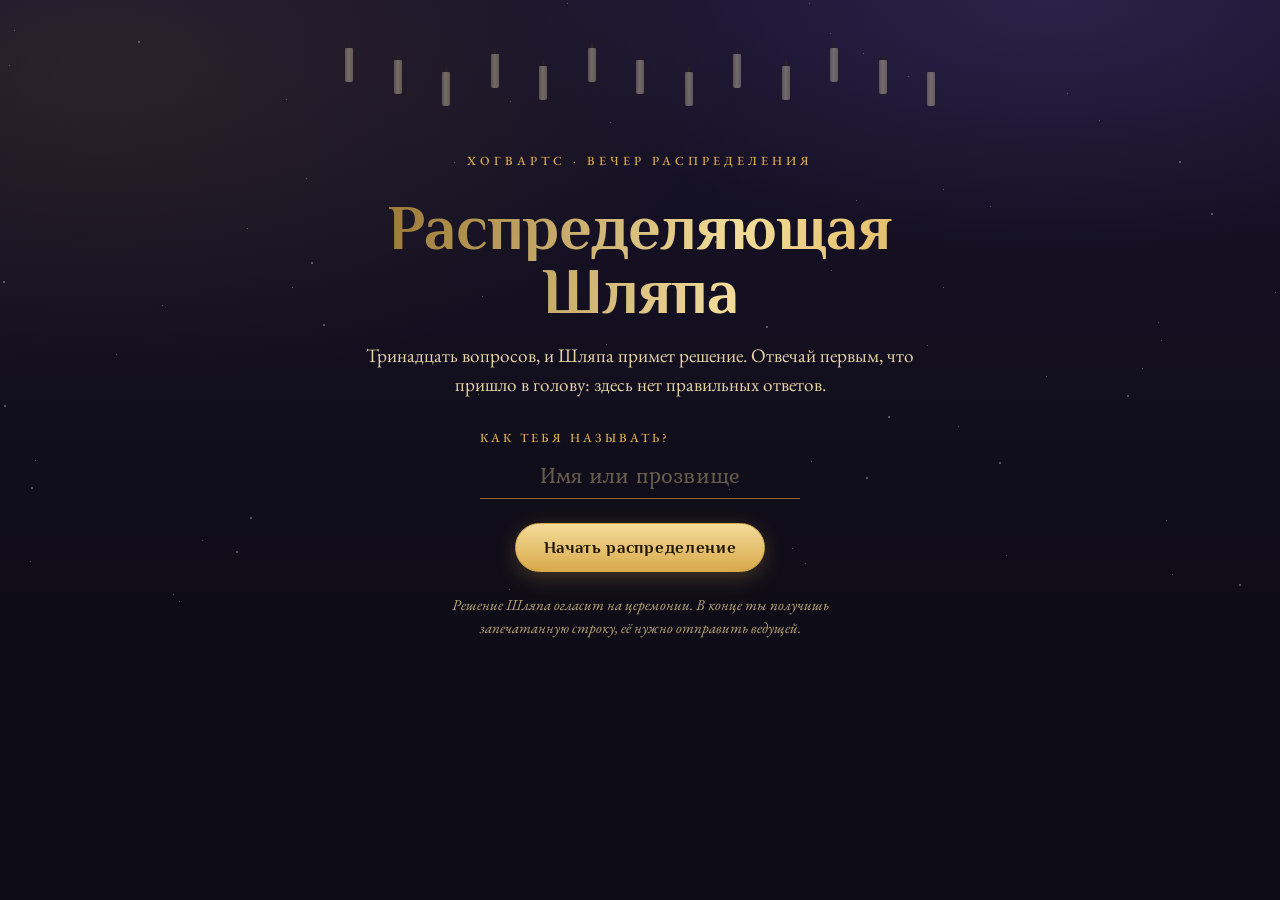
==== hatindex.html @ bbf2ca26 "Add files via upload" ====
<!doctype html>
<html lang="ru">
<head>
<meta charset="utf-8">
<meta name="viewport" content="width=device-width,initial-scale=1,viewport-fit=cover">
<title>Распределяющая Шляпа</title>
<link rel="preconnect" href="https://fonts.googleapis.com">
<link rel="preconnect" href="https://fonts.gstatic.com" crossorigin>
<link rel="stylesheet" href="https://fonts.googleapis.com/css2?family=EB+Garamond:ital,wght@0,400;0,500;0,600;1,400&family=Kurale&family=Philosopher:wght@400;700&display=swap">
<style>
/* Layout: ночное небо, свечи сверху как прогресс, один свиток на вопрос, запечатанный код для гостя, церемония и список для ведущей */
:root{
  --night:#0e0c16; --night-2:#1b1629;
  --gold:#d9aa4b; --gold-hi:#f3dc9a; --gold-lo:#8d6a2a;
  --ink:#2a1c11; --ink-soft:#5b4630;
  --parch-hi:#efe2c0; --parch-lo:#d8c18c;
  --wax:#8e1c1f;
  --f-display:"Philosopher","Cormorant Garamond",Georgia,serif;
  --f-body:"EB Garamond",Georgia,"Times New Roman",serif;
  --f-hand:"Kurale",Georgia,"Times New Roman",serif;
  --hb1:#a3231f; --hb0:#5a0e12; --ht:#f6dc8e;
  color-scheme:dark;
}
body{margin:0;background-color:var(--night);color:var(--gold-hi);font:400 18px/1.5 var(--f-body);-webkit-font-smoothing:antialiased}
.sky{position:fixed;inset:0;z-index:0;pointer-events:none;overflow:hidden;
  background:
    radial-gradient(60% 40% at 82% 0%,rgba(122,92,200,.20),transparent 70%),
    radial-gradient(70% 50% at 8% 8%,rgba(217,170,75,.10),transparent 70%),
    linear-gradient(#18132a 0%,#0e0c16 72%)}
.star{position:absolute;border-radius:50%;background:#fff6d8;opacity:.4;animation:tw 4s ease-in-out infinite}
@keyframes tw{0%,100%{opacity:.12}50%{opacity:.9}}

.wrap{position:relative;z-index:1;max-width:640px;margin:0 auto;box-sizing:border-box;overflow-x:clip;
  padding-block:18px 56px;
  padding-left:max(16px,env(safe-area-inset-left,0px));
  padding-right:max(16px,env(safe-area-inset-right,0px))}
.screen{animation:fade .5s ease both}
@keyframes fade{from{opacity:0}to{opacity:1}}

/* свечи */
.candles{display:flex;justify-content:space-between;align-items:flex-start;height:92px;padding:0 6px;margin-bottom:6px}
.candle{position:relative;flex:none;width:14px;height:64px;margin-top:var(--d,0);animation:bob 6s ease-in-out infinite;animation-delay:var(--dl,0s)}
@keyframes bob{0%,100%{transform:translateY(0)}50%{transform:translateY(-5px)}}
.candle .wax{position:absolute;left:3px;bottom:0;width:8px;height:34px;border-radius:1px 1px 2px 2px;background:linear-gradient(90deg,#b9a982,#f1e6c8 45%,#c9b98f);opacity:.4;transition:opacity .6s}
.candle .wick{position:absolute;left:6.5px;bottom:34px;width:1.5px;height:5px;background:#2a2218}
.candle .flame{position:absolute;left:3px;bottom:38px;width:8px;height:15px;border-radius:50% 50% 50% 50%/65% 65% 35% 35%;
  background:radial-gradient(ellipse at 50% 75%,#fff6c9 0%,#ffcf5c 40%,#ff8a1f 85%);transform-origin:50% 100%;opacity:0;transform:scale(.2)}
.candle .glow{position:absolute;left:-13px;bottom:16px;width:40px;height:40px;border-radius:50%;
  background:radial-gradient(circle,rgba(255,190,80,.55),transparent 65%);opacity:0;transition:opacity .8s}
.candle.lit .wax{opacity:1}
.candle.lit .flame{opacity:1;transform:scale(1);animation:flicker 1.4s ease-in-out infinite}
.candle.lit .glow{opacity:1}
@keyframes flicker{0%,100%{transform:scale(1,1) skewX(0)}30%{transform:scale(.94,1.08) skewX(2deg)}60%{transform:scale(1.04,.94) skewX(-2deg)}}

/* вступление */
.intro{text-align:center;padding-top:clamp(8px,4vh,36px)}
.eyebrow{font:500 .78rem var(--f-body);letter-spacing:.32em;text-transform:uppercase;color:var(--gold);margin:0}
.title{margin:.4em 0 .3em;font:700 clamp(2rem,9.5vw,4rem)/1 var(--f-display);text-wrap:balance;
  background:linear-gradient(100deg,var(--gold-lo) 0%,var(--gold-hi) 30%,var(--gold) 50%,var(--gold-hi) 72%,var(--gold-lo) 100%);
  background-size:220% 100%;-webkit-background-clip:text;background-clip:text;color:transparent;animation:shimmer 10s linear infinite}
@keyframes shimmer{from{background-position:0 0}to{background-position:-220% 0}}
.lede{max-width:30em;margin:0 auto;font-size:1.2rem;color:#e6d4a4}
.name{display:grid;gap:6px;max-width:320px;margin:30px auto 24px;text-align:left}
.name label{font:500 .78rem var(--f-body);letter-spacing:.24em;text-transform:uppercase;color:var(--gold)}
.name input{font:400 1.4rem var(--f-hand);color:var(--gold-hi);background:transparent;border:0;border-bottom:1.5px solid var(--gold-lo);padding:6px 2px;outline:none;text-align:center;border-radius:0}
.name input:focus{border-bottom-color:var(--gold-hi);box-shadow:0 1px 0 var(--gold-hi)}
.name input::placeholder{color:rgba(243,220,154,.38)}
.fine{margin:22px auto 0;max-width:28em;font-size:.95rem;font-style:italic;color:#b9a77a}

/* кнопки */
.btn{font:700 1.05rem var(--f-display);letter-spacing:.04em;padding:14px 28px;border-radius:999px;border:1px solid var(--gold);color:#241707;
  background:linear-gradient(180deg,var(--gold-hi),var(--gold));cursor:pointer;box-shadow:0 6px 20px rgba(217,170,75,.25);transition:transform .15s,box-shadow .2s}
.btn:hover{transform:translateY(-1px);box-shadow:0 8px 26px rgba(217,170,75,.4)}
.btn:focus-visible{outline:2px solid var(--gold-hi);outline-offset:3px}
.btn.alt{background:transparent;color:var(--ink);border-color:var(--ink-soft);box-shadow:none}
.btn.alt:hover{background:rgba(95,64,28,.1)}
.btn.alt:focus-visible{outline-color:var(--wax)}
.btn.small{padding:8px 14px;font-size:.95rem}
[hidden]{display:none!important}
.ghost{background:none;border:0;color:var(--gold);font:500 .98rem var(--f-body);cursor:pointer;padding:6px 2px}
.ghost:hover{color:var(--gold-hi)}
.ghost:focus-visible{outline:2px solid var(--gold-hi);outline-offset:3px}
.ghost-ink{background:none;border:0;color:var(--ink-soft);font:500 .98rem var(--f-body);text-decoration:underline;cursor:pointer;padding:8px 4px}
.ghost-ink:hover{color:var(--ink)}
.ghost-ink:focus-visible{outline:2px solid var(--wax);outline-offset:2px}

/* вопросы */
.qhead{display:flex;justify-content:space-between;align-items:center;margin:4px 4px 12px}
.count{font:500 .8rem var(--f-body);letter-spacing:.26em;text-transform:uppercase;color:var(--gold)}
.scroll{position:relative;margin-top:8px;padding:34px 24px 30px;color:var(--ink);border-radius:3px;
  background:
    radial-gradient(120% 90% at 50% 50%,transparent 55%,rgba(110,75,30,.35) 100%),
    url("data:image/svg+xml;utf8,%3Csvg xmlns='http://www.w3.org/2000/svg' width='160' height='160'%3E%3Cfilter id='n'%3E%3CfeTurbulence type='fractalNoise' baseFrequency='.9' numOctaves='2' stitchTiles='stitch'/%3E%3CfeColorMatrix values='0 0 0 0 .35 0 0 0 0 .24 0 0 0 0 .1 0 0 0 .22 0'/%3E%3C/filter%3E%3Crect width='100%25' height='100%25' filter='url(%23n)'/%3E%3C/svg%3E"),
    linear-gradient(180deg,var(--parch-hi),var(--parch-lo));
  box-shadow:0 18px 40px rgba(0,0,0,.55),inset 0 0 0 1px rgba(60,40,15,.45)}
.scroll::before,.scroll::after{content:"";position:absolute;left:-8px;right:-8px;height:16px;border-radius:8px;
  background:linear-gradient(180deg,#5e3f1e,#8e6430 40%,#4a3017);box-shadow:0 4px 8px rgba(0,0,0,.45)}
.scroll::before{top:-8px}
.scroll::after{bottom:-8px}
.scroll.enter{animation:unroll .45s ease both}
@keyframes unroll{from{opacity:0;transform:translateY(10px)}to{opacity:1;transform:none}}
.lead{margin:0 0 6px;font:1.3rem/1.2 var(--f-hand);color:#7a2b1f}
.scroll h2{margin:0 0 16px;font:700 clamp(1.25rem,4.8vw,1.65rem)/1.25 var(--f-display);text-wrap:balance;color:var(--ink)}
.scroll h3{margin:24px 0 10px;font:700 .8rem var(--f-body);letter-spacing:.24em;text-transform:uppercase;color:var(--ink-soft)}
.lab{display:block;margin-bottom:6px;font:500 .78rem var(--f-body);letter-spacing:.2em;text-transform:uppercase;color:var(--ink-soft)}
.opts{display:grid;gap:2px}
.opt{appearance:none;display:flex;align-items:center;gap:14px;width:100%;box-sizing:border-box;text-align:left;
  font:500 1.12rem/1.3 var(--f-body);color:var(--ink);background:transparent;border:0;border-bottom:1px solid rgba(90,62,28,.28);
  padding:13px 8px 13px 4px;cursor:pointer;transition:opacity .3s}
.opt .otxt{min-width:0}
.star-ic{flex:none;width:20px;height:20px;overflow:visible;fill:transparent;stroke:var(--ink-soft);stroke-width:1.6;stroke-linejoin:round;
  transition:fill .25s,stroke .25s,transform .3s,filter .3s}
.opt:hover .star-ic{fill:rgba(217,170,75,.55);stroke:var(--gold-lo)}
.opt:focus-visible{outline:2px solid var(--wax);outline-offset:-2px}
.opt[aria-pressed="true"] .star-ic{fill:var(--gold);stroke:var(--gold-lo);transform:scale(1.2);filter:drop-shadow(0 0 5px rgba(217,160,50,.95))}
.opt[aria-pressed="true"] .otxt{font-weight:600}
.opt.dim{opacity:.28}
.keys{display:none;margin:18px 0 0;text-align:center;font-size:.9rem;font-style:italic;color:#9c8a5f}
@media (hover:hover){.keys{display:block}}

/* Шляпа думает */
.think{min-height:60vh;display:flex;flex-direction:column;align-items:center;justify-content:center;gap:28px;text-align:center}
.hat-line{margin:0;min-height:2.6em;font:400 clamp(1.6rem,6.6vw,2.4rem)/1.25 var(--f-hand);color:var(--gold-hi);text-shadow:0 0 24px rgba(240,200,120,.45);opacity:0}
.hat-line.in{animation:linein 1.4s ease both}
@keyframes linein{0%{opacity:0;transform:translateY(6px)}25%{opacity:1;transform:none}80%{opacity:1}100%{opacity:0}}

/* запечатанный результат */
.sealed-scroll{padding-top:44px}
.hat{display:block;width:min(230px,64%);height:auto;margin:-6px auto 14px;filter:drop-shadow(0 6px 6px rgba(0,0,0,.35));transform-origin:50% 90%;animation:sway 6s ease-in-out infinite}
@keyframes sway{0%,100%{transform:rotate(-1.5deg)}50%{transform:rotate(1.5deg)}}
.sealed-scroll h2{text-align:center}
.sealed-scroll p{margin:0 0 12px}
.wish{border:0;padding:0;margin:20px 0 0;min-width:0}
.wish legend{padding:0;margin-bottom:8px;font:700 .8rem var(--f-body);letter-spacing:.2em;text-transform:uppercase;color:var(--ink-soft)}
.chips{display:flex;flex-wrap:wrap;gap:8px}
.chip{appearance:none;display:flex;align-items:center;gap:10px;box-sizing:border-box;text-align:left;font:500 1.05rem var(--f-body);color:var(--ink);
  background:transparent;border:1px solid rgba(90,62,28,.45);border-radius:999px;padding:9px 16px;cursor:pointer;min-width:0}
.chip::before{content:"";flex:none;width:10px;height:10px;border-radius:50%;background:var(--c,var(--gold-lo))}
.chip:hover{background:rgba(95,64,28,.09)}
.chip:focus-visible{outline:2px solid var(--wax);outline-offset:2px}
.chip[aria-pressed="true"]{background:rgba(95,64,28,.18);border-color:var(--ink);font-weight:600}
.paths{display:grid;grid-template-columns:auto minmax(0,1fr);gap:18px 28px;align-items:start;justify-content:center}
@media (max-width:480px){.paths{grid-template-columns:minmax(0,1fr);justify-items:center}}
.path{min-width:0}
.path-title{margin:0 0 10px;font:700 .75rem var(--f-body);letter-spacing:.2em;text-transform:uppercase;color:var(--ink-soft);text-align:center}
.orbs{display:grid;gap:10px;justify-content:center}
.orbs.two{grid-template-columns:repeat(2,100px)}
.orb{appearance:none;display:grid;place-items:center;text-align:center;box-sizing:border-box;width:100px;height:100px;padding:6px;border-radius:50%;
  border:2px solid rgba(40,25,10,.55);background:var(--c);color:var(--ct);font:600 .84rem/1.1 var(--f-body);cursor:pointer;
  transition:opacity .25s,transform .25s,box-shadow .25s}
.orb.big{width:120px;height:120px;font-size:.98rem;background:radial-gradient(circle at 35% 30%,var(--gold-hi),var(--gold) 70%);color:#241707}
.orb[aria-pressed="false"]{opacity:.55}
.orb:hover{opacity:1}
.orb[aria-pressed="true"]{transform:scale(1.06);box-shadow:0 0 0 3px var(--parch-hi),0 0 0 5px var(--ink)}
.orb:focus-visible{outline:2px solid var(--wax);outline-offset:3px}
.code-box{margin-top:24px;padding-top:18px;border-top:1px dashed rgba(90,62,28,.45)}
.code-box input,.paste{width:100%;box-sizing:border-box;padding:10px;font:1rem var(--f-body);color:var(--ink);background:rgba(255,255,255,.35);border:1px solid rgba(90,62,28,.4);border-radius:0}
.code-box input:focus-visible,.paste:focus-visible{outline:2px solid var(--wax);outline-offset:1px}
.paste{display:block;min-height:96px;resize:vertical}
.actions{display:flex;flex-wrap:wrap;gap:10px;margin-top:12px}
.note{min-height:1.4em;margin:8px 0 0;font-size:.95rem;font-style:italic;color:var(--ink-soft)}

/* результат и церемония */
.rod{position:relative;z-index:2;height:10px;margin:0 -6px;border-radius:5px;background:linear-gradient(180deg,#9a7131,#d9aa4b 45%,#6e4f1f);box-shadow:0 3px 8px rgba(0,0,0,.5)}
.banner{position:relative;text-align:center;padding:34px 18px 70px;color:var(--ht);
  background:linear-gradient(165deg,var(--hb1) 0%,var(--hb0) 100%);clip-path:polygon(0 0,100% 0,100% 90%,50% 100%,0 90%);animation:drop .9s cubic-bezier(.2,.9,.3,1) both}
.banner::before{content:"";position:absolute;inset:0;background:radial-gradient(60% 50% at 50% 30%,rgba(255,255,255,.22),transparent 70%);pointer-events:none}
@keyframes drop{from{opacity:0;transform:translateY(-26px)}to{opacity:1;transform:none}}
.sigil{position:relative;display:flex;justify-content:center;color:var(--ht);filter:drop-shadow(0 0 12px rgba(255,255,255,.35))}
.verdict-lead{position:relative;margin:14px 0 0;font:1.35rem/1.2 var(--f-hand);color:var(--ht);opacity:.92}
.house{position:relative;margin:.1em 0 .1em;font:700 clamp(2.1rem,10.5vw,3.5rem)/1 var(--f-display);letter-spacing:.01em;color:var(--ht)}
.element{position:relative;margin:0;font:500 .8rem var(--f-body);letter-spacing:.28em;text-transform:uppercase;color:var(--ht);opacity:.85}
.result-scroll{margin-top:-30px;padding-top:56px}
.house-text{margin:0;font-size:1.15rem;line-height:1.5}
.hesit{margin:12px 0 0;font-style:italic;color:var(--ink-soft)}
.bars{list-style:none;margin:0;padding:0}
.bars li{display:grid;grid-template-columns:minmax(0,7.2rem) minmax(0,1fr) 1.6rem;align-items:center;gap:10px;margin:8px 0;font-size:1.05rem}
.bars li.win .lbl{font-weight:600}
.track{height:10px;background:rgba(90,62,28,.18);overflow:hidden}
.track i{display:block;height:100%;width:0;background:var(--c);transition:width .9s cubic-bezier(.2,.8,.2,1)}
.num{font-variant-numeric:tabular-nums;text-align:right}
.final-opts .btn{margin-bottom:12px}
.final-opts .sub{margin:4px 0 8px;font-size:.95rem;font-style:italic;color:var(--ink-soft)}

/* ведущая */
.host-title{margin:.3em 0 .5em;font:700 clamp(1.6rem,6.5vw,2.3rem)/1.1 var(--f-display);color:var(--gold-hi);text-wrap:balance}
.peek{display:flex;align-items:center;gap:10px;margin:18px 0 6px;font-size:1rem;color:var(--ink-soft)}
.peek input{width:18px;height:18px;accent-color:var(--wax)}
.roster{list-style:none;margin:8px 0 0;padding:0}
.r{padding:12px 0;border-bottom:1px dashed rgba(90,62,28,.4)}
.r-main{display:flex;flex-wrap:wrap;align-items:center;justify-content:space-between;gap:8px}
.r-name{min-width:0;font:700 1.15rem var(--f-display);overflow-wrap:anywhere}
.tag{display:inline-block;padding:2px 10px;font:600 .9rem var(--f-body);background:var(--c,var(--ink-soft));color:var(--ct,#fff)}
.tag.wait{background:transparent;color:var(--ink-soft);border:1px solid rgba(90,62,28,.45);font-weight:500}
.r-peek{margin:4px 0 0;font-size:.95rem;font-style:italic;color:var(--ink-soft)}
.r-actions{display:flex;flex-wrap:wrap;gap:8px;margin-top:8px;align-items:center}
.empty{margin:10px 0 0;font-style:italic;color:var(--ink-soft)}
.summary{display:grid;grid-template-columns:repeat(auto-fit,minmax(220px,1fr));gap:12px}
.sum p{margin:6px 0 0;font-size:1rem;overflow-wrap:anywhere}


/* выбор желания: медальон и флаги */
.wish{margin-top:30px}
.wish legend.wish-q{display:block;width:100%;margin:0 0 8px;padding:0;text-align:center;font:700 clamp(1.45rem,5.6vw,1.9rem)/1.2 var(--f-display);letter-spacing:0;text-transform:none;color:var(--ink);text-wrap:balance}
.wish-hint{margin:0 0 26px!important;text-align:center;font:400 1.05rem var(--f-body);font-style:italic;color:#7a2b1f}
.wish-hint::before,.wish-hint::after{content:"✦";margin:0 .5em;font-style:normal;font-size:.8em;color:var(--gold-lo)}
.paths{gap:22px 34px;align-items:start}
.path-title{margin-bottom:14px}
.medal{appearance:none;display:flex;flex-direction:column;align-items:center;gap:12px;background:none;border:0;padding:4px;cursor:pointer;color:var(--ink);transition:opacity .3s,transform .3s}
.medal-disc{position:relative;display:grid;place-items:center;width:148px;height:148px;border-radius:50%;
  background:radial-gradient(circle at 50% 38%,#2c2446 0%,#17122a 62%,#0e0b19 100%);
  box-shadow:0 0 0 3px #e2b85c,0 0 0 6px #6e4f1f,0 0 0 8px #d9aa4b,0 10px 22px rgba(40,20,0,.45),inset 0 0 22px rgba(0,0,0,.6);transition:box-shadow .3s}
.medal-disc::before{content:"";position:absolute;inset:9px;border-radius:50%;border:1px dashed rgba(226,184,92,.55)}
.medal-disc::after{content:"✦ ✦ ✦";position:absolute;bottom:20px;font-size:.7rem;letter-spacing:.5em;color:#e2b85c;opacity:.85}
.medal-disc img{position:relative;width:64%;height:auto;margin-top:-14px;filter:brightness(0) saturate(100%) invert(80%) sepia(40%) saturate(600%) hue-rotate(358deg) brightness(95%) drop-shadow(0 0 6px rgba(240,190,90,.45))}
.medal-cap{font:700 1.08rem var(--f-display);color:var(--ink)}
.flags{display:grid;grid-template-columns:repeat(2,104px);gap:16px 18px;justify-content:center}
.flag{appearance:none;display:block;width:104px;padding:0;border:0;background:none;cursor:pointer;transition:opacity .3s,transform .3s,filter .3s;transform-origin:50% 0}
.flag{position:relative;padding-top:7px}
.flag::before{content:"";position:absolute;top:0;left:-5px;right:-5px;height:7px;border-radius:4px;background:linear-gradient(180deg,#e2b85c,#9a7131)}
.flag img{display:block;width:100%;height:auto;filter:drop-shadow(0 6px 7px rgba(40,20,0,.4))}
.medal[aria-pressed="false"],.flag[aria-pressed="false"]{opacity:.72;filter:grayscale(.45)}
.medal:hover,.flag:hover{opacity:1;filter:none}
.medal:hover .medal-disc{box-shadow:0 0 0 3px #f3dc9a,0 0 0 6px #6e4f1f,0 0 0 8px #f3dc9a,0 0 26px 6px rgba(240,190,80,.6),inset 0 0 22px rgba(0,0,0,.6)}
#trustOpt{padding-top:6px}
.flag[aria-pressed="true"]{transform:translateY(-8px) scale(1.05);filter:drop-shadow(0 0 10px rgba(240,190,80,.85))}
.medal[aria-pressed="true"] .medal-disc{box-shadow:0 0 0 3px #f3dc9a,0 0 0 6px #6e4f1f,0 0 0 8px #f3dc9a,0 0 30px 8px rgba(240,190,80,.75),inset 0 0 22px rgba(0,0,0,.6)}
.medal:focus-visible,.flag:focus-visible{outline:2px solid var(--wax);outline-offset:4px}


/* три шага последнего экрана */
.step{animation:fade .45s ease both}
.step h2{text-align:center}
.warn{color:var(--wax)}
.sealed-scroll p.step-text{text-align:center;font:400 1.1rem/1.5 var(--f-body);color:var(--ink);color:var(--ink-soft);max-width:26em;margin:0 auto 6px}
.sealed-scroll p.step-text.small{margin-top:22px;font-size:1.05rem}
.step-nav{display:flex;justify-content:center;align-items:center;gap:18px;margin-top:26px}
.wish{margin-top:6px}
.wish-grid{display:grid;grid-template-columns:auto 1px 104px 104px;grid-template-areas:"m l g s" "m l k p";gap:22px 18px;justify-content:center;align-items:center}
.wish-grid .medal{grid-area:m;margin-right:18px}
.wish-line{grid-area:l;align-self:stretch;width:1px;background:rgba(90,62,28,.5);margin-right:18px}
.wish-grid .flag[data-w="g"]{grid-area:g}.wish-grid .flag[data-w="s"]{grid-area:s}
.wish-grid .flag[data-w="k"]{grid-area:k}.wish-grid .flag[data-w="p"]{grid-area:p}
.flag{padding-top:0}
.flag::before{content:none}
.flag-label{display:block;margin-bottom:6px;text-align:left;font:500 .95rem var(--f-body);color:var(--ink-soft);white-space:nowrap}
@media (max-width:480px){
  .wish-grid{grid-template-columns:auto 1px 74px 74px;gap:16px 8px}
  .wish-grid .medal,.wish-line{margin-right:6px}
  .flag-label{font-size:.78rem}
  .flag{width:74px}
  .medal-disc{width:104px;height:104px}
  .medal-cap{font-size:.95rem;text-align:center;max-width:7em}
  .medal-disc::after{bottom:13px;font-size:.6rem}
}

@media (prefers-reduced-motion:reduce){
  *,*::before,*::after{animation-duration:.01ms!important;animation-iteration-count:1!important;transition-duration:.01ms!important}
  .candle{animation:none}
  .star{animation:none}
  .title{animation:none;background-position:0 0}
  .hat-line.in{animation:none;opacity:1}
}
</style>

</head>
<body>
<div class="sky" id="sky" aria-hidden="true"></div>
<main class="wrap">
  <div class="candles" id="candles" aria-hidden="true"></div>

  <section id="intro" class="screen intro">
    <p class="eyebrow">Хогвартс · вечер распределения</p>
    <h1 class="title">Распределяющая Шляпа</h1>
    <p class="lede">Тринадцать вопросов, и Шляпа примет решение. Отвечай первым, что пришло в голову: здесь нет правильных ответов.</p>
    <div class="name">
      <label for="nameInput">Как тебя называть?</label>
      <input id="nameInput" type="text" maxlength="24" autocomplete="off" placeholder="Имя или прозвище">
    </div>
    <button id="startBtn" class="btn" type="button">Начать распределение</button>
    <p class="fine">Решение Шляпа огласит на церемонии. В конце ты получишь запечатанную строку, её нужно отправить ведущей.</p>
  </section>

  <section id="quiz" class="screen" hidden>
    <div class="qhead">
      <span id="qCount" class="count"></span>
      <button id="backBtn" class="ghost" type="button">← Назад</button>
    </div>
    <article class="scroll enter" id="scroll">
      <p id="qLead" class="lead" hidden></p>
      <h2 id="qText"></h2>
      <div id="opts" class="opts" role="group" aria-labelledby="qText"></div>
    </article>
    <p class="keys">Можно нажимать цифры 1–4</p>
  </section>

  <section id="thinking" class="screen think" hidden aria-live="polite">
    <p id="hatLine" class="hat-line"></p>
    <button id="skipBtn" class="ghost" type="button">Пропустить</button>
  </section>

  <section id="sealed" class="screen" hidden>
    <article class="scroll sealed-scroll">
      <div id="step1" class="step">
      <img class="hat" alt="Шляпа" src="[data-uri]">
        <h2 id="sealedTitle">Шляпа приняла решение</h2>
        <p class="step-text">Она огласит его на церемонии, а пока решение запечатано. Даже ты его не увидишь.</p>
        <div class="step-nav"><button id="toStep2" class="btn" type="button">Дальше</button></div>
      </div>

      <div id="step2" class="step" hidden>
        <fieldset class="wish">
          <legend class="wish-q">Какой факультет ты бы хотел(а)?</legend>
          <p class="wish-hint">Нажми на Шляпу или на флаг</p>
          <div id="wishGrid" class="wish-grid"></div>
          <p class="step-text small">Можешь шепнуть Шляпе своё желание. Окончательный ответ прозвучит на церемонии.</p>
        </fieldset>
        <div class="step-nav"><button id="toStep1" class="ghost-ink" type="button">← Назад</button><button id="toStep3" class="btn" type="button">Дальше</button></div>
      </div>

      <div id="step3" class="step" hidden>
        <h2><span class="warn">ВАЖНО!</span> Последний шаг</h2>
        <div class="code-box">
          <label class="lab" for="codeText">Твоя запечатанная строка</label>
          <input id="codeText" type="text" readonly>
          <div class="actions">
            <button id="copyCode" class="btn" type="button">Копировать</button>
            <button id="againBtn" class="btn alt" type="button">Пройти заново</button>
          </div>
          <p id="copyNote" class="note" role="status"></p>
          <p>Отправь эту строку профессору Макгонагалл (ведущей Нурие) в сообщении.</p>
        </div>
        <div class="step-nav"><button id="backStep2" class="ghost-ink" type="button">← Изменить желание</button></div>
      </div>
    </article>
  </section>

  <section id="host" class="screen" hidden>
    <p class="eyebrow">Для ведущей</p>
    <h2 class="host-title">Список профессора Макгонагалл</h2>
    <article class="scroll">
      <label class="lab" for="pasteBox">Вставь присланные строки вида «Аня — [K7Q2]», по одной в строке</label>
      <textarea id="pasteBox" class="paste" placeholder="Аня — [K7Q2]"></textarea>
      <div class="actions">
        <button id="addBtn" class="btn" type="button">Добавить в список</button>
        <button id="copyAllBtn" class="btn alt" type="button">Скопировать все строки</button>
      </div>
      <p id="hostNote" class="note" role="status"></p>
      <label class="peek"><input type="checkbox" id="peek"> Показать вердикты (только для ведущей)</label>
      <ul id="roster" class="roster"></ul>
      <h3>Итог по факультетам</h3>
      <div id="summary" class="summary"></div>
      <div class="actions">
        <button id="copySummary" class="btn alt" type="button">Скопировать итог</button>
        <button id="clearBtn" class="ghost-ink" type="button">Очистить список</button>
        <button id="toStart" class="ghost-ink" type="button">К началу</button>
      </div>
      <p id="summaryNote" class="note" role="status"></p>
    </article>
  </section>

  <section id="result" class="screen" hidden>
    <div class="rod" aria-hidden="true"></div>
    <div class="banner" id="banner">
      <div class="sigil" id="sigil" aria-hidden="true"></div>
      <p class="verdict-lead" id="verdictLead"></p>
      <h2 class="house" id="houseName"></h2>
      <p class="element" id="houseElement"></p>
    </div>
    <article class="scroll result-scroll">
      <p class="house-text" id="houseText"></p>
      <p class="hesit" id="wishLine" hidden></p>
      <p class="hesit" id="hesit" hidden></p>
      <h3>Что решает ученик?</h3>
      <div class="final-opts" id="finalOpts"></div>
      <p class="note" id="finalNote" role="status"></p>
      <h3>Что нашёптывала Шляпа</h3>
      <ul class="bars" id="bars"></ul>
      <div class="actions">
        <button id="backHost" class="btn alt" type="button">К списку</button>
      </div>
    </article>
  </section>
</main>

<script>
(function () {
  'use strict';

  var HOUSES = {
    g: { name: 'Гриффиндор', ins: 'Гриффиндором', el: 'стихия — огонь', hb1: '#a3231f', hb0: '#5a0e12', ht: '#f6dc8e', bar: '#a3231f',
         text: 'Алый и золотой, лев и огонь. Гостиная в башне за портретом Полной Дамы, декан — Минерва Макгонагалл. Здесь ценят отвагу, благородство и готовность шагнуть первым.',
         icon: '<path d="M32 4C36 17 50 23 50 40c0 12-8 20-18 20s-18-8-18-20c0-9 5-13 8-22 3 5 5 2 10-14z"/><path d="M32 60c-6 0-10-4-10-10 0-6 5-8 6-14 4 4 14 8 14 14 0 6-4 10-10 10z"/>' },
    s: { name: 'Слизерин', ins: 'Слизерином', el: 'стихия — вода', hb1: '#1c6a49', hb0: '#0b3425', ht: '#e1e8ea', bar: '#1c6a49',
         text: 'Зелёный и серебряный, змея и вода. Гостиная в подземельях под Чёрным озером, декан — Северус Снейп. Здесь ценят амбиции, находчивость и умение добиваться своего.',
         icon: '<path d="M4 18q7.5-9 15 0t15 0t15 0t15 0"/><path d="M4 32q7.5-9 15 0t15 0t15 0t15 0"/><path d="M4 46q7.5-9 15 0t15 0t15 0t15 0"/>' },
    k: { name: 'Когтевран', ins: 'Когтевраном', el: 'стихия — воздух', hb1: '#27498f', hb0: '#11265a', ht: '#ecc98c', bar: '#27498f',
         text: 'Синий и бронзовый, орёл и воздух. Гостиная в башне, а вместо пароля дверной молоток задаёт загадку. Декан — Филиус Флитвик. Здесь ценят ум, любознательность и необычный взгляд на мир.',
         icon: '<path d="M6 22H38C49 22 49 8 38 8C33 8 30 11 30 15"/><path d="M6 36H46C57 36 57 52 46 52C41 52 38 49 38 45"/><path d="M6 29H24"/>' },
    p: { name: 'Пуффендуй', ins: 'Пуффендуем', el: 'стихия — земля', hb1: '#e6b422', hb0: '#b98a10', ht: '#261c0d', bar: '#c99a14',
         text: 'Жёлтый и чёрный, барсук и земля. Гостиная рядом с кухнями, вход через бочки, декан — Помона Стебль. Здесь ценят труд, верность и честную игру.',
         icon: '<path d="M32 58C14 46 12 22 32 6c20 16 18 40 0 52z"/><path d="M32 58V22"/><path d="M32 42L22 33"/><path d="M32 33l10-9"/>' }
  };
  var ORDER = ['g', 's', 'k', 'p'];
  var FLAGS = {"k": "[data-uri]", "g": "[data-uri]", "s": "[data-uri]", "p": "[data-uri]"};
  var HAT_ICON = '[data-uri]';

  var QUESTIONS = [
    { q: 'Какое время суток тебе ближе всего?', o: [['Раннее утро, пока все ещё спят', 'p'], ['Полдень, когда солнце в зените', 'g'], ['Сумерки, когда зажигаются фонари', 's'], ['Глубокая ночь', 'k']] },
    { q: 'Какой звук тебя успокаивает?', o: [['Ветер в кронах деревьев', 'k'], ['Треск поленьев в камине', 'g'], ['Дождь по крыше, когда ты дома', 'p'], ['Шум волн', 's']] },
    { q: 'Как бы ты отпраздновал(а) день рождения мечты?', o: [['Большой домашний праздник: накрытый стол, много родных и друзей', 'p'], ['Что-нибудь с адреналином: серфинг, квадроциклы или сплав на байдарках', 'g'], ['Праздник с дресс-кодом: вечерние наряды и приглашения', 's'], ['Мастер-класс по тому, что давно хотелось освоить', 'k']] },
    { q: 'Ты в магазине старых редких книг. Какую возьмёшь?', o: [['Последний экземпляр, которого больше нигде нет', 's'], ['Книгу с чужими пометками на полях', 'k'], ['Потрёпанную: видно, что её любили много раз', 'p'], ['Выберу наугад: открою на случайной странице и решу', 'g']] },
    { q: 'Какой подарок обрадует тебя больше всего?', o: [['Билет в место, где ты ещё ни разу не был(а)', 'g'], ['Вещь, сделанная руками того, кто дарит', 'p'], ['Сертификат на квест', 'k'], ['Красивая вещь, которая идеально подходит к твоему стилю', 's']] },
    { q: 'Что больше всего радует тебя в настольной игре?', o: [['Найти в правилах лазейку, о которой никто не подумал', 's'], ['Разобраться, как устроена игра, даже если проиграешь', 'k'], ['Сделать ход, которого никто не ждал', 'g'], ['Когда всем весело и никто не обиделся', 'p']] },
    { q: 'Свободный день в незнакомом городе. С чего начнёшь?', o: [['Пойду, куда глаза глядят, без карты и плана', 'g'], ['Найду кафе, где едят местные, и попробую их блюда', 'p'], ['Расспрошу местных, где лучшее место в городе, и пойду туда', 's'], ['Пойду в музей или на экскурсию, чтобы узнать историю города', 'k']] },
    { q: 'Тебе принесли меню десертов. Что выберешь?', o: [['Домашний яблочный пирог', 'p'], ['Горячее с холодным: например, жареное мороженое', 'g'], ['Десерт с неожиданным сочетанием вкусов, которое хочется разгадать', 'k'], ['Фирменный десерт шефа, которого нет в обычном меню', 's']] },
    { q: 'Какое животное ты хотел(а) бы увидеть в дикой природе?', o: [['Хамелеон', 's'], ['Дельфин', 'k'], ['Слон', 'p'], ['Тигр', 'g']] },
    { q: 'Ты получаешь одно волшебное умение. Какое выберешь?', o: [['Мгновенно понимать любой язык', 'k'], ['Безошибочно распознавать ложь', 's'], ['Переноситься на помощь любому за секунду', 'g'], ['Чтобы рядом с тобой всем становилось спокойно', 'p']] },
    { q: 'Что тебя сильнее всего раздражает в людях?', o: [['Когда человек никак не может решиться', 'g'], ['Когда упускают возможности', 's'], ['Когда жульничают', 'p'], ['Когда судят, не разобравшись', 'k']] },
    { q: 'Тебя пригласили на бал. Чем займёшься?', o: [['Буду танцевать до последней песни', 'g'], ['Устроюсь у стены и буду наблюдать за людьми', 'k'], ['Найду своих и самый вкусный стол', 'p'], ['Подготовлю выход, который все запомнят', 's']] },
    { lead: 'Шляпа склонилась к самому уху.', q: 'Она задумалась. Что ты ей шепнёшь?', o: [['«Туда, где меня будут ждать»', 'p'], ['«Туда, где не будет скучно»', 'g'], ['«Туда, где можно многого добиться»', 's'], ['«Туда, где интересно думать»', 'k']] }
  ];
  var TOTAL = QUESTIONS.length;      // 13
  var SCORED = TOTAL - 1;            // 12 дают баллы, последний решает ничью

  var STORE = 'hat-roster-v1';

  function $(id) { return document.getElementById(id); }
  var reduced = !!(window.matchMedia && window.matchMedia('(prefers-reduced-motion: reduce)').matches);

  var answers = [];
  var order = [];
  var idx = 0;
  var locked = false;
  var playerName = '';
  var candleEls = [];
  var thinkRun = 0;
  var thinkTimer = null;
  var thinkDone = null;
  var thinkHost = false;
  var lastResult = null;
  var wish = null;
  var roster = [];
  var current = null;
  var clearArmed = null;

  function shuffle(arr) {
    var a = arr.slice();
    for (var i = a.length - 1; i > 0; i--) {
      var j = Math.floor(Math.random() * (i + 1));
      var t = a[i]; a[i] = a[j]; a[j] = t;
    }
    return a;
  }

  function show(id) {
    ['intro', 'quiz', 'thinking', 'sealed', 'host', 'result'].forEach(function (s) { $(s).hidden = (s !== id); });
    var withCandles = id === 'intro' || id === 'quiz' || id === 'sealed' || (id === 'thinking' && !thinkHost);
    $('candles').hidden = !withCandles;
    window.scrollTo(0, 0);
  }

  /* небо и свечи */
  (function buildSky() {
    var sky = $('sky');
    for (var s = 0; s < 70; s++) {
      var d = document.createElement('i');
      d.className = 'star';
      var z = Math.random() < 0.2 ? 2 : 1;
      d.style.left = (Math.random() * 100) + '%';
      d.style.top = (Math.random() * 70) + '%';
      d.style.width = z + 'px';
      d.style.height = z + 'px';
      d.style.animationDelay = (Math.random() * 6) + 's';
      d.style.animationDuration = (3 + Math.random() * 4) + 's';
      sky.appendChild(d);
    }
  })();

  (function buildCandles() {
    var box = $('candles');
    for (var i = 0; i < TOTAL; i++) {
      var c = document.createElement('div');
      c.className = 'candle';
      c.style.setProperty('--d', (((i * 7) % 5) * 6) + 'px');
      c.style.setProperty('--dl', (-(i * 0.7)) + 's');
      c.innerHTML = '<span class="glow"></span><span class="wax"></span><span class="wick"></span><span class="flame"></span>';
      box.appendChild(c);
      candleEls.push(c);
    }
  })();

  function updateCandles() {
    candleEls.forEach(function (c, i) { c.classList.toggle('lit', answers[i] != null); });
  }

  /* копирование */
  function copyText(text, noteEl, fallbackEl) {
    function fallback() {
      var el = fallbackEl;
      if (el) {
        if (el.tagName === 'TEXTAREA' || el.tagName === 'INPUT') { el.value = text; }
        el.focus();
        el.select();
      }
      var ok = false;
      try { ok = !!el && document.execCommand('copy'); } catch (e) { ok = false; }
      noteEl.textContent = ok ? 'Скопировано.' : 'Выдели текст в поле и скопируй вручную.';
    }
    try {
      if (navigator.clipboard && navigator.clipboard.writeText) {
        navigator.clipboard.writeText(text).then(function () { noteEl.textContent = 'Скопировано.'; }, fallback);
      } else {
        fallback();
      }
    } catch (e) {
      fallback();
    }
  }

  /* короткий код: 4 символа прячут победителя, баллы, способ и желание */
  var ALPHA = '23456789ABCDEFGHJKLMNPQRSTUVWXYZ';
  var HOW = ['clear', 'q13', 'gut'], WISH = [null, 'g', 's', 'k', 'p'];
  var MUL = 12345, ADD = 6789, MOD = 32768, MUL_INV = 1;
  while ((MUL_INV * MUL) % MOD !== 1) MUL_INV += 2;
  var COMBOS = [];
  for (var a = 0; a <= SCORED; a++) for (var b = 0; a + b <= SCORED; b++) for (var c = 0; a + b + c <= SCORED; c++) COMBOS.push([a, b, c, SCORED - a - b - c]);
  function check(c0, c1, c2) { return (c0 * 7 + c1 * 11 + c2 * 13 + 5) % 32; }
  function makeCode(r, w) {
    var si = 0;
    COMBOS.forEach(function (x, i) { if (x[0] === r.score.g && x[1] === r.score.s && x[2] === r.score.k && x[3] === r.score.p) si = i; });
    var n = ((si * 4 + ORDER.indexOf(r.winner)) * 5 + WISH.indexOf(w || null)) * 3 + HOW.indexOf(r.how);
    var m = (n * MUL + ADD) % MOD, c0 = m >> 10, c1 = (m >> 5) & 31, c2 = m & 31;
    return ALPHA[c0] + ALPHA[c1] + ALPHA[c2] + ALPHA[check(c0, c1, c2)];
  }
  function decodeCode(code) {
    code = String(code).toUpperCase();
    if (!/^[2-9A-HJ-NP-Z]{4}$/.test(code)) return null;
    var d = code.split('').map(function (ch) { return ALPHA.indexOf(ch); });
    if (check(d[0], d[1], d[2]) !== d[3]) return null;
    var m = (d[0] << 10) | (d[1] << 5) | d[2];
    var n = (((m - ADD + MOD) % MOD) * MUL_INV) % MOD;
    if (n >= COMBOS.length * 60) return null;
    var how = HOW[n % 3]; n = (n - n % 3) / 3;
    var w = WISH[n % 5]; n = (n - n % 5) / 5;
    var v = ORDER[n % 4], si = (n - n % 4) / 4;
    var x = COMBOS[si], sc = { g: x[0], s: x[1], k: x[2], p: x[3] };
    var max = Math.max(x[0], x[1], x[2], x[3]);
    var leaders = ORDER.filter(function (h) { return sc[h] === max; });
    if (leaders.indexOf(v) < 0 || (leaders.length === 1) !== (how === 'clear')) return null;
    return { v: v, sc: sc, w: w, how: how, code: code };
  }
  function cleanName(name) { return (name || '').replace(/[\[\]\r\n]/g, ' ').replace(/\s+/g, ' ').trim() || 'Гость'; }
  function codeLine(name, code) { return cleanName(name) + ' \u2014 [' + code + ']'; }
  function parseLines(text) {
    var out = [];
    text.split(/\r?\n/).forEach(function (line) {
      var found = false, re = /\[([2-9A-Za-z]{4})\]/g, mt, prev = 0;
      while ((mt = re.exec(line))) {
        found = true;
        out.push({ name: cleanName(line.slice(prev, mt.index).replace(/^[\s\u2014\u2013:\-,;]+|[\s\u2014\u2013:\-,;]+$/g, '')), code: mt[1].toUpperCase() });
        prev = mt.index + mt[0].length;
      }
      if (!found) {
        var f = /^(.*?)[\s\u2014\u2013:\-]*([2-9A-Za-z]{4})\s*$/.exec(line.trim());
        if (f && line.trim()) out.push({ name: cleanName(f[1]), code: f[2].toUpperCase() });
      }
    });
    return out;
  }

  /* вопросы */
  function starIcon() {
    var ns = 'http://www.w3.org/2000/svg';
    var sv = document.createElementNS(ns, 'svg');
    sv.setAttribute('viewBox', '0 0 24 24');
    sv.setAttribute('class', 'star-ic');
    sv.setAttribute('aria-hidden', 'true');
    var pt = document.createElementNS(ns, 'path');
    pt.setAttribute('d', 'M12 2.5l2.9 6.2 6.7.8-5 4.6 1.4 6.7L12 17.4l-6 3.4 1.4-6.7-5-4.6 6.7-.8z');
    sv.appendChild(pt);
    return sv;
  }
  function render(i) {
    idx = i;
    locked = false;
    var q = QUESTIONS[i];
    $('qCount').textContent = (i === TOTAL - 1) ? 'Последний свиток' : 'Свиток ' + (i + 1) + ' из ' + TOTAL;
    var lead = $('qLead');
    if (q.lead) { lead.textContent = q.lead; lead.hidden = false; } else { lead.hidden = true; }
    $('qText').textContent = q.q;
    $('backBtn').style.visibility = i === 0 ? 'hidden' : 'visible';

    var box = $('opts');
    box.textContent = '';
    order[i].forEach(function (o) {
      var b = document.createElement('button');
      b.type = 'button';
      b.className = 'opt';
      b.setAttribute('aria-pressed', answers[i] === o[1] ? 'true' : 'false');
      var t = document.createElement('span');
      t.className = 'otxt';
      t.textContent = o[0];
      b.appendChild(starIcon());
      b.appendChild(t);
      b.addEventListener('click', function () { choose(i, o, b); });
      box.appendChild(b);
    });

    var sc = $('scroll');
    sc.classList.remove('enter');
    void sc.offsetWidth;
    sc.classList.add('enter');
    updateCandles();
  }

  function choose(i, o, btn) {
    if (locked) return;
    locked = true;
    answers[i] = o[1];
    Array.prototype.forEach.call($('opts').children, function (x) {
      x.setAttribute('aria-pressed', x === btn ? 'true' : 'false');
      x.classList.toggle('dim', x !== btn);
    });
    updateCandles();
    var last = i === TOTAL - 1;
    setTimeout(function () {
      if (last) {
        think(['Хм-м-м…', 'Любопытно. Очень любопытно…', 'Непросто с тобой…', 'Решение принято. Но я пока промолчу.'], false, function () {
          lastResult = compute();
          wish = null;
          showSealed();
        });
      } else {
        render(i + 1);
      }
    }, last ? 750 : 480);
  }

  function start() {
    playerName = $('nameInput').value.trim();
    answers = [];
    order = QUESTIONS.map(function (q) { return shuffle(q.o); });
    updateCandles();
    show('quiz');
    render(0);
  }

  /* Шляпа думает */
  function think(lines, hostMode, done) {
    var run = ++thinkRun;
    thinkHost = hostMode;
    thinkDone = done;
    show('thinking');
    var i = 0;
    var el = $('hatLine');
    function step() {
      if (run !== thinkRun) return;
      if (i >= lines.length) { finishThink(); return; }
      el.textContent = lines[i++];
      el.classList.remove('in');
      void el.offsetWidth;
      el.classList.add('in');
      thinkTimer = setTimeout(step, reduced ? 600 : 1500);
    }
    step();
  }
  function finishThink() {
    thinkRun++;
    clearTimeout(thinkTimer);
    var d = thinkDone;
    thinkDone = null;
    if (d) d();
  }

  /* подсчёт */
  function compute() {
    var score = { g: 0, s: 0, k: 0, p: 0 };
    for (var i = 0; i < SCORED; i++) { score[answers[i]]++; }
    var last = answers[SCORED];
    var max = Math.max.apply(null, ORDER.map(function (h) { return score[h]; }));
    var leaders = ORDER.filter(function (h) { return score[h] === max; });
    var winner = leaders[0];
    var how = 'clear';
    if (leaders.length > 1) {
      if (leaders.indexOf(last) > -1) {
        winner = last; how = 'q13';
      } else {
        for (var j = SCORED - 1; j >= 0; j--) {
          if (leaders.indexOf(answers[j]) > -1) { winner = answers[j]; break; }
        }
        how = 'gut';
      }
    }
    return { score: score, winner: winner, how: how };
  }

  function joinList(list) {
    if (list.length < 2) return list[0] || '';
    return list.slice(0, -1).join(', ') + ' и ' + list[list.length - 1];
  }

  function hesitation(sc, winner, how) {
    var max = Math.max.apply(null, ORDER.map(function (x) { return sc[x]; }));
    var leaders = ORDER.filter(function (x) { return sc[x] === max; });
    if (how === 'q13') {
      return 'Шляпа колебалась между ' + joinList(leaders.map(function (x) { return HOUSES[x].ins; })) + ': поровну по свиткам. Решил последний шёпот, ответ на тринадцатый вопрос.';
    }
    if (how === 'gut') {
      return 'Шляпа колебалась между ' + joinList(leaders.map(function (x) { return HOUSES[x].ins; })) + ': поровну по свиткам. Она выбрала по самому свежему порыву.';
    }
    var near = ORDER.filter(function (x) { return x !== winner && sc[x] === max - 1; });
    if (near.length === 1) return 'Совсем рядом был ' + HOUSES[near[0]].name + ': не хватило одного балла.';
    if (near.length > 1) return 'Совсем рядом были ' + joinList(near.map(function (x) { return HOUSES[x].name; })) + ': им не хватило одного балла.';
    return '';
  }

  /* запечатанный экран гостя */
  function renderWish() {
    var grid = $('wishGrid');
    grid.textContent = '';
    var btns = [], picked = false;
    function pick(h) { wish = h; picked = true; refresh(); updateCode(); $('copyNote').textContent = ''; }
    function refresh() {
      btns.forEach(function (x) { x.setAttribute('aria-pressed', picked && (x.dataset.w || null) === wish ? 'true' : 'false'); });
    }
    var t = document.createElement('button');
    t.type = 'button'; t.className = 'medal'; t.dataset.w = '';
    t.innerHTML = '<span class="medal-disc"><img alt="" src="' + HAT_ICON + '"></span><span class="medal-cap">Довериться Шляпе</span>';
    t.addEventListener('click', function () { pick(null); });
    grid.appendChild(t); btns.push(t);
    var ln = document.createElement('span'); ln.className = 'wish-line'; ln.setAttribute('aria-hidden', 'true'); grid.appendChild(ln);
    ORDER.forEach(function (x) {
      var H = HOUSES[x];
      var b = document.createElement('button');
      b.type = 'button'; b.className = 'flag'; b.dataset.w = x;
      b.setAttribute('aria-label', H.name);
      b.innerHTML = '<span class="flag-label">' + H.name + '</span><img alt="" src="' + FLAGS[x] + '">';
      b.addEventListener('click', function () { pick(x); });
      grid.appendChild(b); btns.push(b);
    });
    refresh();
  }
  function updateCode() { $('codeText').value = codeLine(playerName, makeCode(lastResult, wish)); }
  function showSealed() {
    $('sealedTitle').textContent = playerName ? playerName + ', Шляпа приняла решение' : 'Шляпа приняла решение';
    renderWish();
    updateCode();
    $('copyNote').textContent = '';
    showStep(1);
    show('sealed');
  }
  function showStep(n) {
    [1, 2, 3].forEach(function (k) { $('step' + k).hidden = k !== n; });
    window.scrollTo(0, 0);
  }

  /* список ведущей */
  function loadRoster() {
    try {
      var s = localStorage.getItem(STORE);
      if (s) {
        var a = JSON.parse(s);
        if (Array.isArray(a)) roster = a.filter(function (r) { return r && r.code && HOUSES[r.v]; });
      }
    } catch (e) { /* без сохранения тоже работает */ }
  }
  function saveRoster() {
    try { localStorage.setItem(STORE, JSON.stringify(roster)); } catch (e) { /* ignore */ }
  }

  function addCodes(text) {
    var found = parseLines(text);
    if (!found.length) return 'Не нашла ни одной строки с кодом. Нужен вид «Аня — [K7Q2]».';
    var added = 0, dup = 0, bad = 0;
    found.forEach(function (f) {
      var d = decodeCode(f.code);
      if (!d) { bad++; return; }
      if (roster.some(function (r) { return r.code === d.code && r.name === f.name; })) { dup++; return; }
      d.name = f.name;
      d.final = null;
      roster.push(d);
      added++;
    });
    saveRoster();
    var msg = 'Добавлено: ' + added + '.';
    if (dup) msg += ' Уже были в списке: ' + dup + '.';
    if (bad) msg += ' Не удалось прочитать: ' + bad + ' (проверь, что код переписан без ошибок).';
    return msg;
  }

  function tagFor(h) {
    var t = document.createElement('span');
    t.className = 'tag';
    t.style.setProperty('--c', HOUSES[h].hb1);
    t.style.setProperty('--ct', HOUSES[h].ht);
    t.textContent = HOUSES[h].name;
    return t;
  }

  function renderRoster() {
    var ul = $('roster');
    ul.textContent = '';
    var peek = $('peek').checked;
    if (!roster.length) {
      var e = document.createElement('li');
      e.className = 'empty';
      e.textContent = 'Список пуст. Вставь присланные коды выше.';
      ul.appendChild(e);
    }
    roster.forEach(function (r, i) {
      var li = document.createElement('li');
      li.className = 'r';
      var main = document.createElement('div');
      main.className = 'r-main';
      var nm = document.createElement('span');
      nm.className = 'r-name';
      nm.textContent = r.name;
      main.appendChild(nm);
      if (r.final) {
        main.appendChild(tagFor(r.final));
      } else {
        var w = document.createElement('span');
        w.className = 'tag wait';
        w.textContent = 'ждёт церемонии';
        main.appendChild(w);
      }
      li.appendChild(main);
      if (peek) {
        var p = document.createElement('p');
        p.className = 'r-peek';
        p.textContent = 'Шляпа: ' + HOUSES[r.v].name + ' (' + ORDER.map(function (x) { return HOUSES[x].name.slice(0, 3) + ' ' + r.sc[x]; }).join(', ') + ')' +
          (r.w ? ' · желание: ' + HOUSES[r.w].name : ' · желания нет');
        li.appendChild(p);
      }
      var act = document.createElement('div');
      act.className = 'r-actions';
      var go = document.createElement('button');
      go.type = 'button';
      go.className = 'btn small';
      go.textContent = r.final ? 'Показать снова' : 'Объявить';
      go.addEventListener('click', function () { announce(i); });
      var del = document.createElement('button');
      del.type = 'button';
      del.className = 'ghost-ink';
      del.textContent = 'Удалить';
      del.addEventListener('click', function () { roster.splice(i, 1); saveRoster(); renderHost(); });
      act.appendChild(go);
      act.appendChild(del);
      li.appendChild(act);
      ul.appendChild(li);
    });
  }

  function summaryText() {
    var lines = ORDER.map(function (x) {
      var names = roster.filter(function (r) { return r.final === x; }).map(function (r) { return r.name; });
      return HOUSES[x].name + ' (' + names.length + '): ' + (names.join(', ') || '—');
    });
    var wait = roster.filter(function (r) { return !r.final; }).length;
    if (wait) lines.push('Ещё не распределены: ' + wait);
    return lines.join('\n');
  }

  function renderSummary() {
    var box = $('summary');
    box.textContent = '';
    ORDER.forEach(function (x) {
      var names = roster.filter(function (r) { return r.final === x; }).map(function (r) { return r.name; });
      var d = document.createElement('div');
      d.className = 'sum';
      var t = tagFor(x);
      t.textContent = HOUSES[x].name + ' · ' + names.length;
      var p = document.createElement('p');
      p.textContent = names.join(', ') || '—';
      d.appendChild(t);
      d.appendChild(p);
      box.appendChild(d);
    });
  }

  function renderHost() {
    renderRoster();
    renderSummary();
  }
  function showHost() {
    renderHost();
    $('hostNote').textContent = '';
    $('summaryNote').textContent = '';
    show('host');
  }

  /* церемония */
  function announce(i) {
    current = roster[i];
    think(['Так-так…', 'Что тут у нас…', 'Ага! Теперь ясно.'], true, function () { showCeremony(current); });
  }

  function showCeremony(r) {
    var h = HOUSES[r.v];
    var banner = $('banner');
    banner.style.setProperty('--hb1', h.hb1);
    banner.style.setProperty('--hb0', h.hb0);
    banner.style.setProperty('--ht', h.ht);
    $('sigil').innerHTML = '<svg viewBox="0 0 64 64" width="64" height="64" fill="none" stroke="currentColor" stroke-width="2.6" stroke-linecap="round" stroke-linejoin="round">' + h.icon + '</svg>';
    $('verdictLead').textContent = r.name + ', Шляпа решила:';
    $('houseName').textContent = h.name;
    $('houseElement').textContent = h.el;
    $('houseText').textContent = h.text;

    var wl = $('wishLine');
    if (r.w && r.w !== r.v) {
      wl.textContent = 'Но ученик просит Шляпу о другом факультете: ' + HOUSES[r.w].name + '.';
      wl.hidden = false;
    } else if (r.w) {
      wl.textContent = 'Желание ученика совпало с решением Шляпы.';
      wl.hidden = false;
    } else {
      wl.hidden = true;
    }

    var hes = $('hesit');
    var note = hesitation(r.sc, r.v, r.how);
    if (note) { hes.textContent = note; hes.hidden = false; } else { hes.hidden = true; }

    renderFinal(r);

    var sorted = ORDER.slice().sort(function (a, b) {
      if (r.sc[b] !== r.sc[a]) return r.sc[b] - r.sc[a];
      if (a === r.v) return -1;
      if (b === r.v) return 1;
      return ORDER.indexOf(a) - ORDER.indexOf(b);
    });
    var bars = $('bars');
    bars.textContent = '';
    var fills = [];
    sorted.forEach(function (x) {
      var li = document.createElement('li');
      if (x === r.v) li.className = 'win';
      var lbl = document.createElement('span');
      lbl.className = 'lbl';
      lbl.textContent = HOUSES[x].name;
      var tr = document.createElement('span');
      tr.className = 'track';
      var fill = document.createElement('i');
      fill.style.setProperty('--c', HOUSES[x].bar);
      tr.appendChild(fill);
      var num = document.createElement('span');
      num.className = 'num';
      num.textContent = String(r.sc[x]);
      li.appendChild(lbl); li.appendChild(tr); li.appendChild(num);
      bars.appendChild(li);
      fills.push([fill, Math.round(r.sc[x] / SCORED * 100)]);
    });

    show('result');
    requestAnimationFrame(function () {
      requestAnimationFrame(function () {
        fills.forEach(function (f) { f[0].style.width = f[1] + '%'; });
      });
    });
  }

  function renderFinal(r) {
    var box = $('finalOpts');
    box.textContent = '';
    var primary = document.createElement('button');
    primary.type = 'button';
    primary.className = 'btn';
    primary.textContent = 'Принять решение Шляпы';
    primary.addEventListener('click', function () { setFinal(r, r.v); });
    box.appendChild(primary);

    var sub = document.createElement('p');
    sub.className = 'sub';
    sub.textContent = 'Или ученик выбирает сам:';
    box.appendChild(sub);

    var chips = document.createElement('div');
    chips.className = 'chips';
    chips.id = 'finalChips';
    ORDER.forEach(function (x) {
      var b = document.createElement('button');
      b.type = 'button';
      b.className = 'chip';
      b.style.setProperty('--c', HOUSES[x].hb1);
      b.setAttribute('aria-pressed', r.final === x ? 'true' : 'false');
      b.textContent = HOUSES[x].name + (r.w === x ? ' · желание' : '');
      b.addEventListener('click', function () { setFinal(r, x); });
      chips.appendChild(b);
    });
    box.appendChild(chips);
    $('finalNote').textContent = r.final ? 'Записано: ' + HOUSES[r.final].name + '.' : '';
  }

  function setFinal(r, h) {
    r.final = h;
    saveRoster();
    var chips = $('finalChips');
    if (chips) {
      Array.prototype.forEach.call(chips.children, function (c, i) {
        c.setAttribute('aria-pressed', ORDER[i] === h ? 'true' : 'false');
      });
    }
    $('finalNote').textContent = 'Записано: ' + HOUSES[h].name + '.';
  }

  /* маршрут ведущей */
  function route() {
    if (location.hash === '#minerva') {
      if ($('host').hidden && $('result').hidden && $('thinking').hidden) showHost();
    } else if (!$('host').hidden || !$('result').hidden || (!$('thinking').hidden && thinkHost)) {
      thinkRun++;
      clearTimeout(thinkTimer);
      show('intro');
    }
  }

  /* события */
  $('startBtn').addEventListener('click', start);
  $('nameInput').addEventListener('keydown', function (e) { if (e.key === 'Enter') start(); });
  $('backBtn').addEventListener('click', function () { if (idx > 0 && !locked) render(idx - 1); });
  $('skipBtn').addEventListener('click', finishThink);
  $('toStep2').addEventListener('click', function () { showStep(2); });
  $('toStep1').addEventListener('click', function () { showStep(1); });
  $('toStep3').addEventListener('click', function () { showStep(3); });
  $('backStep2').addEventListener('click', function () { showStep(2); });
  $('copyCode').addEventListener('click', function () { copyText($('codeText').value, $('copyNote'), $('codeText')); });
  $('againBtn').addEventListener('click', function () {
    answers = [];
    wish = null;
    updateCandles();
    show('intro');
  });

  $('addBtn').addEventListener('click', function () {
    var box = $('pasteBox');
    $('hostNote').textContent = addCodes(box.value);
    box.value = '';
    renderHost();
  });
  $('peek').addEventListener('change', renderRoster);
  $('copyAllBtn').addEventListener('click', function () {
    if (!roster.length) { $('hostNote').textContent = 'Список пуст.'; return; }
    copyText(roster.map(function (r) { return codeLine(r.name, r.code); }).join('\n'), $('hostNote'), $('pasteBox'));
  });
  $('copySummary').addEventListener('click', function () { copyText(summaryText(), $('summaryNote'), $('pasteBox')); });
  $('clearBtn').addEventListener('click', function () {
    var b = $('clearBtn');
    if (clearArmed) {
      clearTimeout(clearArmed);
      clearArmed = null;
      roster = [];
      saveRoster();
      b.textContent = 'Очистить список';
      renderHost();
    } else {
      b.textContent = 'Точно очистить? Нажми ещё раз';
      clearArmed = setTimeout(function () { clearArmed = null; b.textContent = 'Очистить список'; }, 4000);
    }
  });
  $('toStart').addEventListener('click', function () {
    if (location.hash) { location.hash = ''; } else { show('intro'); }
  });
  $('backHost').addEventListener('click', function () { renderHost(); show('host'); });
  window.addEventListener('hashchange', route);

  document.addEventListener('keydown', function (e) {
    if ($('quiz').hidden || e.metaKey || e.ctrlKey || e.altKey) return;
    if (/^[1-4]$/.test(e.key)) {
      var b = $('opts').children[Number(e.key) - 1];
      if (b) b.click();
    }
  });

  loadRoster();
  if (location.hash === '#minerva') { showHost(); } else { show('intro'); }
})();
</script>
</body>
</html>
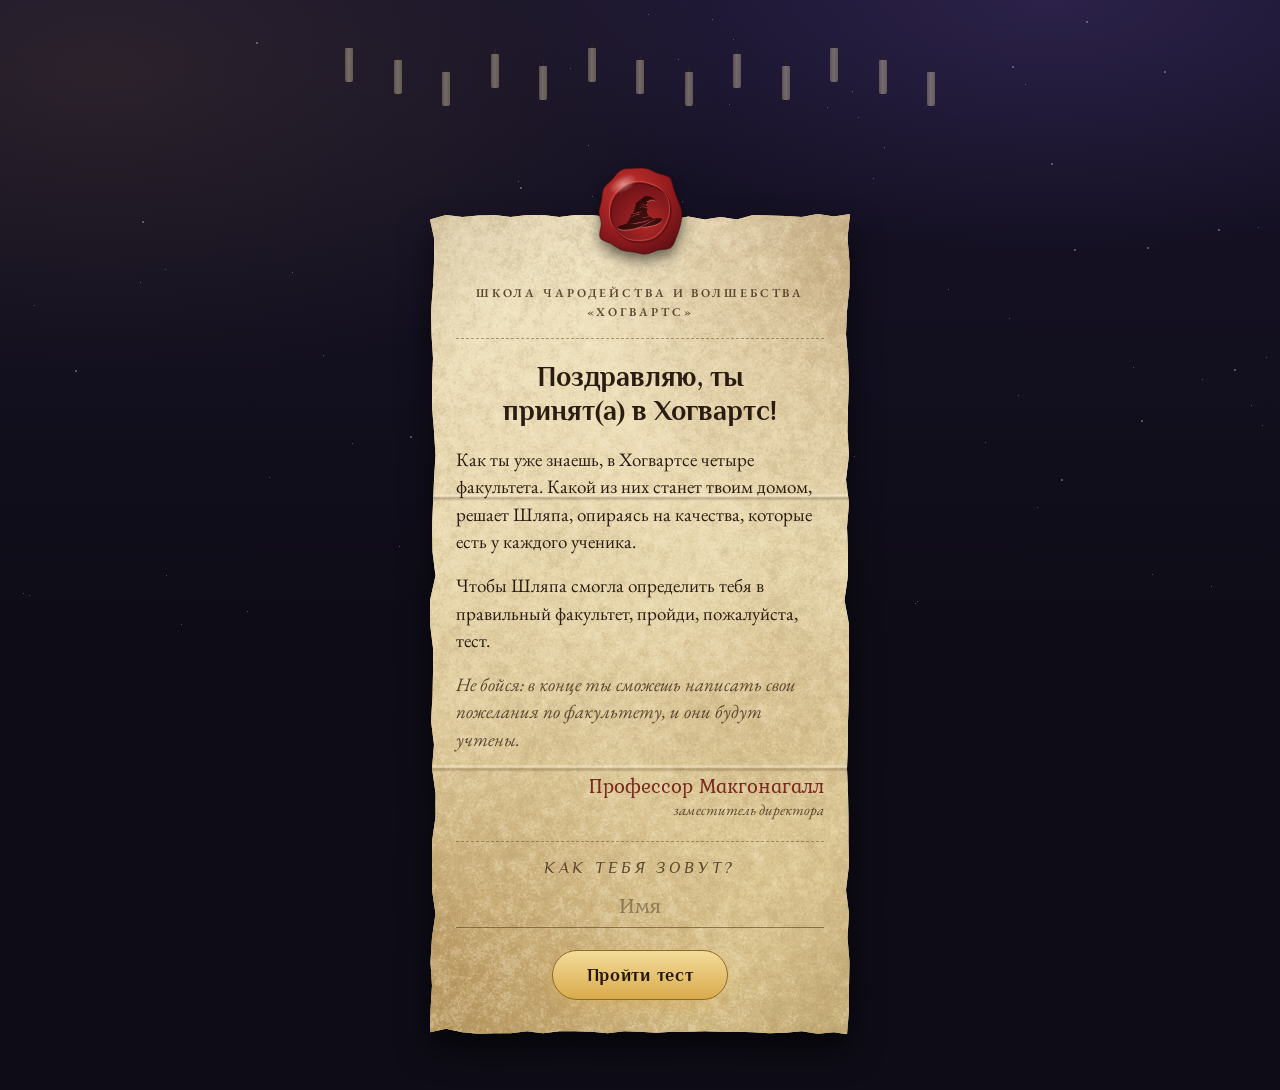
==== commit 71cf1d9b: "Add files via upload" ====
--- a/hatindex.html
+++ b/hatindex.html
@@ -1,12 +1,10 @@
 <!doctype html>
-<html lang="ru">
-<head>
-<meta charset="utf-8">
-<meta name="viewport" content="width=device-width,initial-scale=1,viewport-fit=cover">
+<html lang="ru"><head><meta charset="utf-8"><meta name="viewport" content="width=device-width,initial-scale=1,viewport-fit=cover">
 <title>Распределяющая Шляпа</title>
+
 <link rel="preconnect" href="https://fonts.googleapis.com">
 <link rel="preconnect" href="https://fonts.gstatic.com" crossorigin>
-<link rel="stylesheet" href="https://fonts.googleapis.com/css2?family=EB+Garamond:ital,wght@0,400;0,500;0,600;1,400&family=Kurale&family=Philosopher:wght@400;700&display=swap">
+<link rel="stylesheet" href="https://fonts.googleapis.com/css2?family=EB+Garamond:ital,wght@0,400;0,500;0,600;1,400&family=Kurale&family=Philosopher:ital,wght@0,400;0,700;1,400&display=swap">
 <style>
 /* Layout: ночное небо, свечи сверху как прогресс, один свиток на вопрос, запечатанный код для гостя, церемония и список для ведущей */
 :root{
@@ -21,7 +19,7 @@
   --hb1:#a3231f; --hb0:#5a0e12; --ht:#f6dc8e;
   color-scheme:dark;
 }
-body{margin:0;background-color:var(--night);color:var(--gold-hi);font:400 18px/1.5 var(--f-body);-webkit-font-smoothing:antialiased}
+body{background-color:var(--night);color:var(--gold-hi);font:400 18px/1.5 var(--f-body);-webkit-font-smoothing:antialiased}
 .sky{position:fixed;inset:0;z-index:0;pointer-events:none;overflow:hidden;
   background:
     radial-gradient(60% 40% at 82% 0%,rgba(122,92,200,.20),transparent 70%),
@@ -234,25 +232,68 @@
 .warn{color:var(--wax)}
 .sealed-scroll p.step-text{text-align:center;font:400 1.1rem/1.5 var(--f-body);color:var(--ink);color:var(--ink-soft);max-width:26em;margin:0 auto 6px}
 .sealed-scroll p.step-text.small{margin-top:22px;font-size:1.05rem}
+.step-text b{color:var(--ink);font-weight:700}
 .step-nav{display:flex;justify-content:center;align-items:center;gap:18px;margin-top:26px}
 .wish{margin-top:6px}
-.wish-grid{display:grid;grid-template-columns:auto 1px 104px 104px;grid-template-areas:"m l g s" "m l k p";gap:22px 18px;justify-content:center;align-items:center}
-.wish-grid .medal{grid-area:m;margin-right:18px}
-.wish-line{grid-area:l;align-self:stretch;width:1px;background:rgba(90,62,28,.5);margin-right:18px}
+.wish-grid{display:grid;grid-template-columns:104px 104px 1px auto;grid-template-areas:"g s l m" "k p l m";gap:22px 18px;justify-content:center;align-items:center}
+.wish-grid .medal{grid-area:m;margin-left:18px}
+.wish-line{grid-area:l;align-self:stretch;width:1px;background:rgba(90,62,28,.5);margin-left:18px}
 .wish-grid .flag[data-w="g"]{grid-area:g}.wish-grid .flag[data-w="s"]{grid-area:s}
 .wish-grid .flag[data-w="k"]{grid-area:k}.wish-grid .flag[data-w="p"]{grid-area:p}
 .flag{padding-top:0}
 .flag::before{content:none}
 .flag-label{display:block;margin-bottom:6px;text-align:left;font:500 .95rem var(--f-body);color:var(--ink-soft);white-space:nowrap}
 @media (max-width:480px){
-  .wish-grid{grid-template-columns:auto 1px 74px 74px;gap:16px 8px}
-  .wish-grid .medal,.wish-line{margin-right:6px}
+  .wish-grid{grid-template-columns:74px 74px 1px auto;gap:16px 8px}
+  .wish-grid .medal,.wish-line{margin-left:6px}
   .flag-label{font-size:.78rem}
   .flag{width:74px}
   .medal-disc{width:104px;height:104px}
   .medal-cap{font-size:.95rem;text-align:center;max-width:7em}
   .medal-disc::after{bottom:13px;font-size:.6rem}
 }
+
+
+/* письмо, сургучная печать и свиток */
+.paper{position:relative;color:#2a1c11;background-color:#e2d0a0;background-image:url("[data-uri]